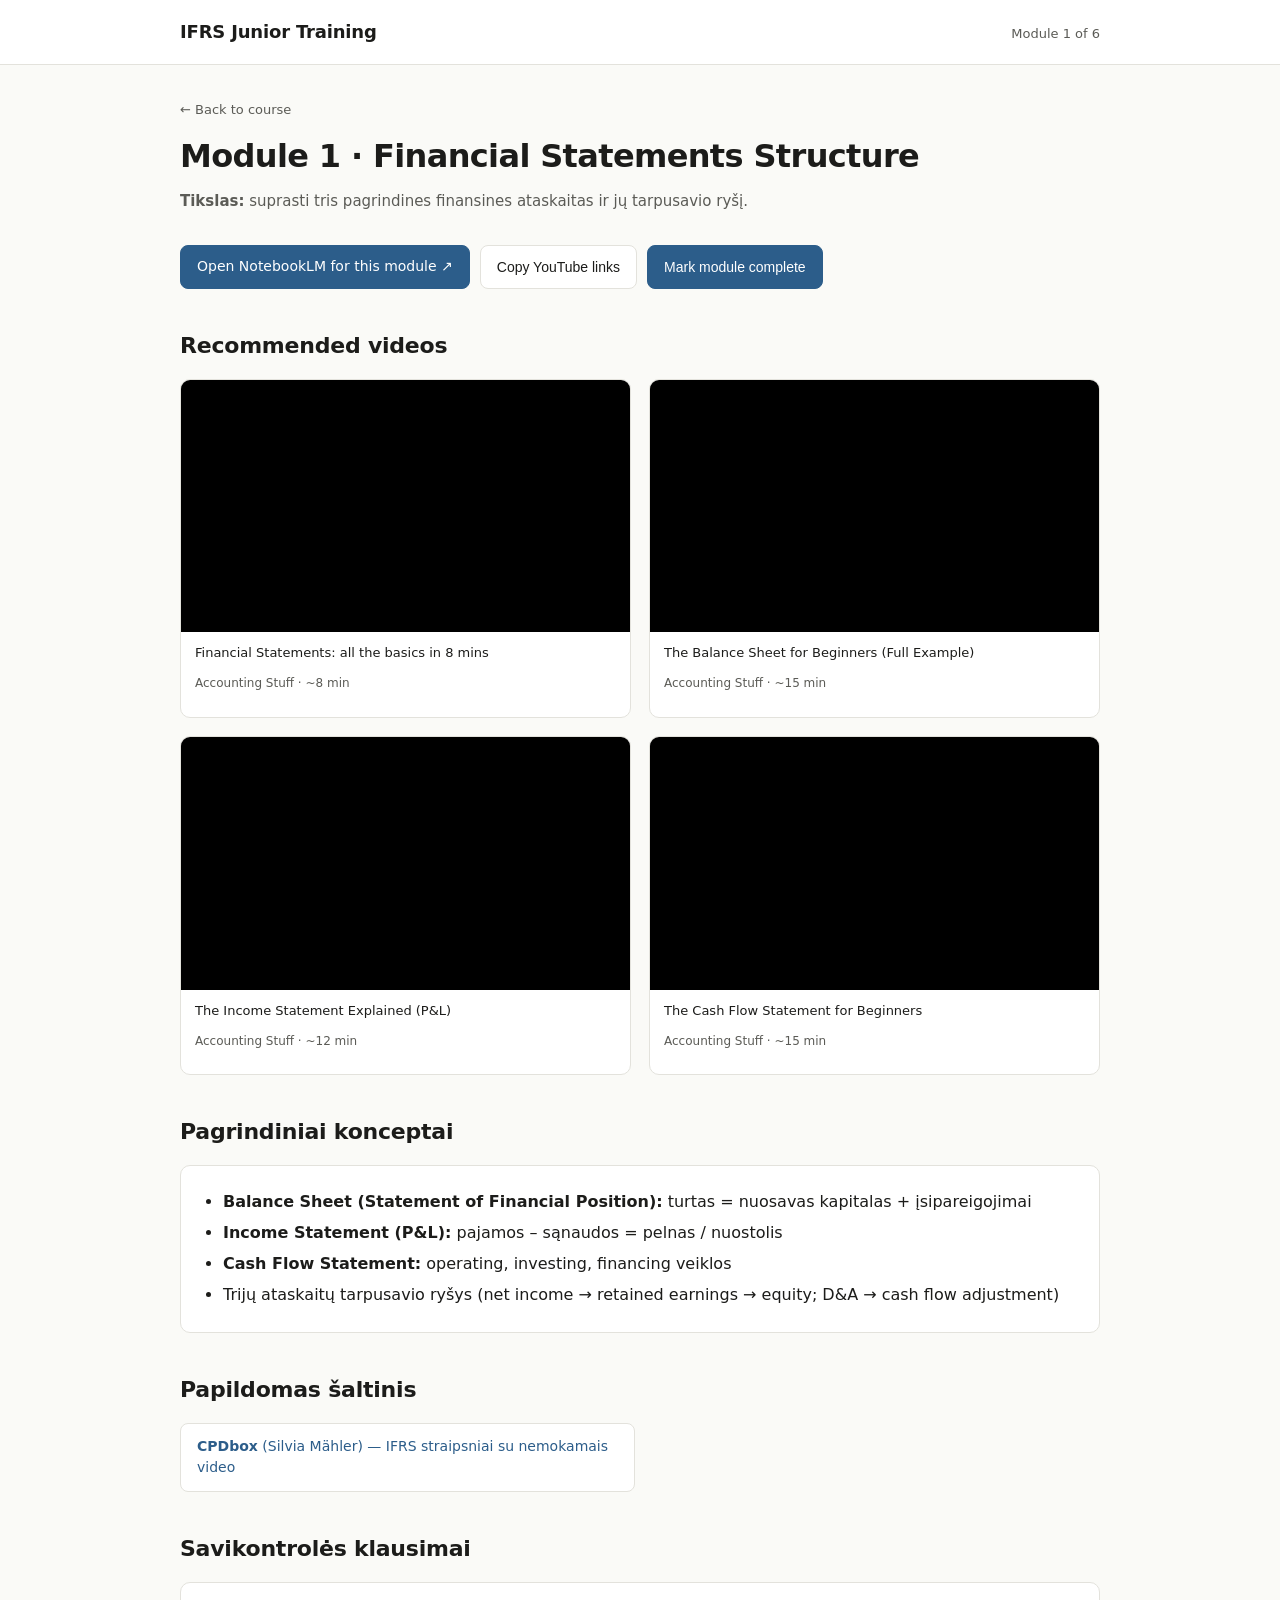
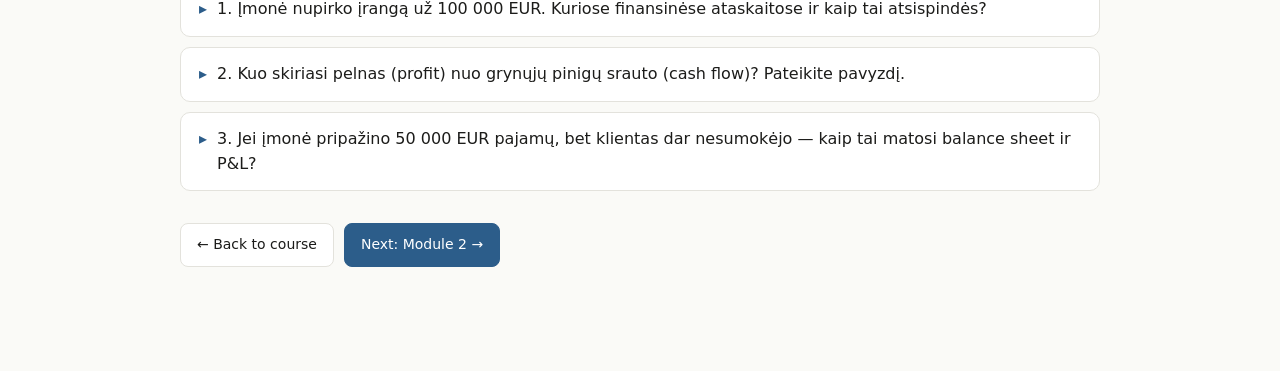
==== modules/module-1.html @ 57e6f3e8 "Initial commit: IFRS junior training learning environment Static HTML site built from junior_account" ====
<!doctype html>
<html lang="lt">
<head>
  <meta charset="utf-8" />
  <meta name="viewport" content="width=device-width, initial-scale=1" />
  <title>Module 1 · Financial Statements Structure</title>
  <link rel="stylesheet" href="../assets/styles.css" />
</head>
<body>
  <header class="site">
    <div class="inner">
      <h1><a href="../index.html" style="color:inherit; text-decoration:none">IFRS Junior Training</a></h1>
      <span class="meta">Module 1 of 6</span>
    </div>
  </header>

  <main class="container">
    <div class="breadcrumb"><a href="../index.html">← Back to course</a></div>

    <h1 class="page-title">Module 1 · Financial Statements Structure</h1>
    <p class="page-lead"><strong>Tikslas:</strong> suprasti tris pagrindines finansines ataskaitas ir jų tarpusavio ryšį.</p>

    <div class="actions">
      <a class="btn primary" href="https://notebooklm.google.com" target="_blank" rel="noopener" data-nblm>
        Open NotebookLM for this module ↗
      </a>
      <button class="btn" data-copy-links="https://youtube.com/watch?v=Fi1wkUczuyk|https://youtube.com/watch?v=CMv1zlZhb4Q|https://youtube.com/watch?v=hrSUq4wcd0g|https://youtube.com/watch?v=XfPvZFOlgdA">
        Copy YouTube links
      </button>
      <button class="btn primary" data-mark-complete="m1">Mark module complete</button>
    </div>

    <h2>Recommended videos</h2>
    <div class="video-grid">
      <div class="video-card">
        <div class="frame"><iframe src="https://www.youtube-nocookie.com/embed/Fi1wkUczuyk" title="Financial Statements: all the basics in 8 mins" allow="accelerometer; autoplay; clipboard-write; encrypted-media; gyroscope; picture-in-picture" allowfullscreen></iframe></div>
        <div class="meta">
          <p class="title">Financial Statements: all the basics in 8 mins</p>
          <p class="sub">Accounting Stuff · ~8 min</p>
        </div>
      </div>
      <div class="video-card">
        <div class="frame"><iframe src="https://www.youtube-nocookie.com/embed/CMv1zlZhb4Q" title="The Balance Sheet for Beginners (Full Example)" allow="accelerometer; autoplay; clipboard-write; encrypted-media; gyroscope; picture-in-picture" allowfullscreen></iframe></div>
        <div class="meta">
          <p class="title">The Balance Sheet for Beginners (Full Example)</p>
          <p class="sub">Accounting Stuff · ~15 min</p>
        </div>
      </div>
      <div class="video-card">
        <div class="frame"><iframe src="https://www.youtube-nocookie.com/embed/hrSUq4wcd0g" title="The Income Statement Explained (P&L)" allow="accelerometer; autoplay; clipboard-write; encrypted-media; gyroscope; picture-in-picture" allowfullscreen></iframe></div>
        <div class="meta">
          <p class="title">The Income Statement Explained (P&amp;L)</p>
          <p class="sub">Accounting Stuff · ~12 min</p>
        </div>
      </div>
      <div class="video-card">
        <div class="frame"><iframe src="https://www.youtube-nocookie.com/embed/XfPvZFOlgdA" title="The Cash Flow Statement for Beginners" allow="accelerometer; autoplay; clipboard-write; encrypted-media; gyroscope; picture-in-picture" allowfullscreen></iframe></div>
        <div class="meta">
          <p class="title">The Cash Flow Statement for Beginners</p>
          <p class="sub">Accounting Stuff · ~15 min</p>
        </div>
      </div>
    </div>

    <h2>Pagrindiniai konceptai</h2>
    <div class="concepts">
      <ul>
        <li><strong>Balance Sheet (Statement of Financial Position):</strong> turtas = nuosavas kapitalas + įsipareigojimai</li>
        <li><strong>Income Statement (P&amp;L):</strong> pajamos – sąnaudos = pelnas / nuostolis</li>
        <li><strong>Cash Flow Statement:</strong> operating, investing, financing veiklos</li>
        <li>Trijų ataskaitų tarpusavio ryšys (net income → retained earnings → equity; D&amp;A → cash flow adjustment)</li>
      </ul>
    </div>

    <h2>Papildomas šaltinis</h2>
    <div class="resources">
      <a href="https://www.cpdbox.com" target="_blank" rel="noopener">
        <strong>CPDbox</strong> (Silvia Mähler) — IFRS straipsniai su nemokamais video
      </a>
    </div>

    <h2>Savikontrolės klausimai</h2>
    <div class="qa">
      <details>
        <summary>1. Įmonė nupirko įrangą už 100 000 EUR. Kuriose finansinėse ataskaitose ir kaip tai atsispindės?</summary>
        <div class="answer">
          <strong>Balance Sheet:</strong> non-current assets (PPE) padidėja +100 000 EUR; jei mokama grynaisiais — pinigai –100 000 EUR (jei kreditu — accounts payable +100 000 EUR).
          <strong>Income Statement:</strong> pirkimo metu nieko (CAPEX nekapitalizuojamas į sąnaudas iš karto), bet vėlesniais metais — nusidėvėjimo sąnauda.
          <strong>Cash Flow:</strong> investing veikla –100 000 EUR (jei sumokėta grynaisiais).
        </div>
      </details>

      <details>
        <summary>2. Kuo skiriasi pelnas (profit) nuo grynųjų pinigų srauto (cash flow)? Pateikite pavyzdį.</summary>
        <div class="answer">
          Pelnas pripažįstamas pagal kaupimo principą — pajamos uždirbtos, sąnaudos patirtos, nepriklausomai nuo pinigų judėjimo. Cash flow rodo realų pinigų judėjimą.
          <strong>Pavyzdys:</strong> įmonė gruodį pardavė už 50 000 EUR kreditu — P&amp;L matoma 50 000 EUR pajamų ir pelnas, bet cash flow lygus nuliui, nes klientas dar nesumokėjo. Atvirkščiai, nusidėvėjimas mažina pelną, bet pinigų neišleidžia.
        </div>
      </details>

      <details>
        <summary>3. Jei įmonė pripažino 50 000 EUR pajamų, bet klientas dar nesumokėjo — kaip tai matosi balance sheet ir P&amp;L?</summary>
        <div class="answer">
          <strong>P&amp;L:</strong> revenue +50 000 EUR (pajamos pripažintos uždirbus, pagal IFRS 15).
          <strong>Balance Sheet:</strong> trade receivables (gautinos sumos) +50 000 EUR turto pusėje; retained earnings (per net income) +50 000 EUR equity pusėje (mažinant pelno mokestį). Pinigų pozicija nepasikeičia, kol klientas nesumoka.
        </div>
      </details>
    </div>

    <div class="actions" style="margin-top:32px">
      <a class="btn" href="../index.html">← Back to course</a>
      <a class="btn primary" href="module-2.html">Next: Module 2 →</a>
    </div>
  </main>

  <script src="../assets/app.js"></script>
</body>
</html>
---- assets/styles.css ----
:root {
  --bg: #fafaf7;
  --surface: #ffffff;
  --surface-2: #f3f3ee;
  --border: #e3e2dc;
  --text: #1c1c1a;
  --text-muted: #5b5b56;
  --accent: #2c5d8a;
  --accent-hover: #1f456a;
  --success: #2f7d4f;
  --warning: #b07d27;
  --radius: 10px;
  --shadow: 0 1px 2px rgba(0,0,0,.04), 0 4px 12px rgba(0,0,0,.04);
  --max: 960px;
}

@media (prefers-color-scheme: dark) {
  :root {
    --bg: #131312;
    --surface: #1c1c1b;
    --surface-2: #232322;
    --border: #34332f;
    --text: #ececea;
    --text-muted: #9b9a93;
    --accent: #6fa8d6;
    --accent-hover: #94c1e6;
    --success: #5db380;
    --warning: #d6a85a;
    --shadow: 0 1px 2px rgba(0,0,0,.3), 0 6px 18px rgba(0,0,0,.25);
  }
}

* { box-sizing: border-box; }
html, body { margin: 0; padding: 0; }
body {
  font-family: -apple-system, BlinkMacSystemFont, "Segoe UI", "Inter", system-ui, sans-serif;
  background: var(--bg);
  color: var(--text);
  line-height: 1.55;
  -webkit-font-smoothing: antialiased;
}

.container {
  max-width: var(--max);
  margin: 0 auto;
  padding: 32px 20px 80px;
}

a { color: var(--accent); text-decoration: none; }
a:hover { color: var(--accent-hover); text-decoration: underline; }

header.site {
  border-bottom: 1px solid var(--border);
  background: var(--surface);
}
header.site .inner {
  max-width: var(--max);
  margin: 0 auto;
  padding: 18px 20px;
  display: flex;
  align-items: baseline;
  justify-content: space-between;
  gap: 16px;
  flex-wrap: wrap;
}
header.site h1 {
  margin: 0;
  font-size: 18px;
  font-weight: 600;
  letter-spacing: -0.01em;
}
header.site .meta {
  color: var(--text-muted);
  font-size: 13px;
}

h1.page-title {
  font-size: 32px;
  margin: 0 0 8px;
  letter-spacing: -0.02em;
}
.page-lead {
  color: var(--text-muted);
  font-size: 15px;
  margin: 0 0 32px;
}

h2 { font-size: 22px; margin: 40px 0 16px; letter-spacing: -0.01em; }
h3 { font-size: 16px; margin: 24px 0 8px; }

.breadcrumb {
  display: inline-flex;
  align-items: center;
  gap: 6px;
  font-size: 13px;
  color: var(--text-muted);
  margin-bottom: 12px;
}
.breadcrumb a { color: var(--text-muted); }
.breadcrumb a:hover { color: var(--accent); }

/* Workflow box on landing */
.workflow {
  background: var(--surface);
  border: 1px solid var(--border);
  border-radius: var(--radius);
  padding: 20px 24px;
  margin: 24px 0 40px;
}
.workflow ol { margin: 8px 0 0 18px; padding: 0; }
.workflow li { margin: 4px 0; }
.workflow details { margin-top: 14px; }
.workflow summary {
  cursor: pointer;
  font-weight: 500;
  color: var(--accent);
  padding: 6px 0;
}

/* Module grid (landing) */
.module-grid {
  display: grid;
  grid-template-columns: repeat(auto-fill, minmax(260px, 1fr));
  gap: 16px;
}
.module-card {
  display: block;
  background: var(--surface);
  border: 1px solid var(--border);
  border-radius: var(--radius);
  padding: 20px;
  color: var(--text);
  text-decoration: none;
  transition: transform .15s ease, box-shadow .15s ease, border-color .15s ease;
  position: relative;
}
.module-card:hover {
  transform: translateY(-2px);
  box-shadow: var(--shadow);
  border-color: var(--accent);
  text-decoration: none;
}
.module-card.disabled {
  opacity: 0.65;
  cursor: not-allowed;
}
.module-card.disabled:hover {
  transform: none;
  border-color: var(--border);
  box-shadow: none;
}
.module-card .num {
  font-size: 12px;
  color: var(--text-muted);
  letter-spacing: 0.08em;
  text-transform: uppercase;
}
.module-card .title {
  font-size: 17px;
  font-weight: 600;
  margin: 6px 0 8px;
}
.module-card .goal {
  font-size: 14px;
  color: var(--text-muted);
  margin: 0 0 14px;
}
.module-card .row {
  display: flex;
  align-items: center;
  justify-content: space-between;
  font-size: 12px;
  color: var(--text-muted);
}

.badge {
  display: inline-block;
  padding: 3px 9px;
  border-radius: 999px;
  font-size: 11px;
  font-weight: 500;
  letter-spacing: 0.02em;
}
.badge.available { background: rgba(47,125,79,.12); color: var(--success); }
.badge.soon { background: rgba(176,125,39,.14); color: var(--warning); }
.badge.complete { background: var(--accent); color: white; }

/* Buttons */
.btn {
  display: inline-flex;
  align-items: center;
  gap: 8px;
  padding: 10px 16px;
  border-radius: 8px;
  font-size: 14px;
  font-weight: 500;
  border: 1px solid var(--border);
  background: var(--surface);
  color: var(--text);
  cursor: pointer;
  text-decoration: none;
  transition: all .15s ease;
}
.btn:hover { border-color: var(--accent); color: var(--accent); text-decoration: none; }
.btn.primary {
  background: var(--accent);
  color: white;
  border-color: var(--accent);
}
.btn.primary:hover { background: var(--accent-hover); border-color: var(--accent-hover); color: white; }
.btn.disabled, .btn[disabled] { opacity: 0.5; cursor: not-allowed; pointer-events: none; }
.btn:focus-visible { outline: 2px solid var(--accent); outline-offset: 2px; }

.actions {
  display: flex;
  gap: 10px;
  flex-wrap: wrap;
  margin: 18px 0 24px;
}

/* Video grid */
.video-grid {
  display: grid;
  grid-template-columns: 1fr;
  gap: 18px;
  margin: 16px 0 32px;
}
@media (min-width: 720px) {
  .video-grid { grid-template-columns: repeat(2, 1fr); }
}
.video-card {
  background: var(--surface);
  border: 1px solid var(--border);
  border-radius: var(--radius);
  overflow: hidden;
  display: flex;
  flex-direction: column;
}
.video-card .frame {
  position: relative;
  aspect-ratio: 16/9;
  background: #000;
}
.video-card .frame iframe {
  position: absolute;
  inset: 0;
  width: 100%;
  height: 100%;
  border: 0;
}
.video-card .meta {
  padding: 12px 14px;
  font-size: 13px;
}
.video-card .meta .title {
  font-weight: 500;
  color: var(--text);
  margin: 0 0 4px;
  line-height: 1.4;
}
.video-card .meta .sub {
  color: var(--text-muted);
  font-size: 12px;
}

/* Concepts list */
.concepts {
  background: var(--surface);
  border: 1px solid var(--border);
  border-radius: var(--radius);
  padding: 18px 22px;
  margin: 8px 0 24px;
}
.concepts ul, .concepts ol { margin: 6px 0; padding-left: 20px; }
.concepts li { margin: 6px 0; }
.concepts strong { color: var(--text); }

/* Self-check */
.qa { display: flex; flex-direction: column; gap: 10px; margin: 8px 0 24px; }
.qa details {
  background: var(--surface);
  border: 1px solid var(--border);
  border-radius: var(--radius);
  padding: 14px 18px;
  transition: border-color .15s ease;
}
.qa details[open] { border-color: var(--accent); }
.qa summary {
  cursor: pointer;
  font-weight: 500;
  list-style: none;
  display: flex;
  align-items: flex-start;
  gap: 10px;
}
.qa summary::-webkit-details-marker { display: none; }
.qa summary::before {
  content: "▸";
  color: var(--accent);
  transition: transform .15s ease;
  flex-shrink: 0;
}
.qa details[open] summary::before { transform: rotate(90deg); }
.qa .answer {
  margin-top: 12px;
  padding-top: 12px;
  border-top: 1px dashed var(--border);
  color: var(--text-muted);
  font-size: 14.5px;
}
.qa .answer.tbd { font-style: italic; }

/* Resource cards */
.resources {
  display: grid;
  grid-template-columns: 1fr;
  gap: 10px;
  margin: 8px 0 24px;
}
@media (min-width: 720px) {
  .resources { grid-template-columns: repeat(2, 1fr); }
}
.resources a {
  display: block;
  padding: 12px 16px;
  border: 1px solid var(--border);
  border-radius: 8px;
  background: var(--surface);
  font-size: 14px;
}
.resources a:hover { border-color: var(--accent); text-decoration: none; }

/* Footer */
footer.site {
  border-top: 1px solid var(--border);
  margin-top: 60px;
  padding: 24px 20px;
  font-size: 13px;
  color: var(--text-muted);
}
footer.site .inner {
  max-width: var(--max);
  margin: 0 auto;
}
footer.site table {
  width: 100%;
  border-collapse: collapse;
  margin-top: 12px;
}
footer.site th, footer.site td {
  text-align: left;
  padding: 8px 10px;
  border-bottom: 1px solid var(--border);
  font-weight: 400;
}
footer.site th { font-weight: 600; color: var(--text); }

.toast {
  position: fixed;
  bottom: 24px;
  left: 50%;
  transform: translateX(-50%) translateY(20px);
  background: var(--text);
  color: var(--bg);
  padding: 10px 18px;
  border-radius: 8px;
  font-size: 13px;
  opacity: 0;
  pointer-events: none;
  transition: opacity .2s ease, transform .2s ease;
  z-index: 100;
}
.toast.show {
  opacity: 1;
  transform: translateX(-50%) translateY(0);
}
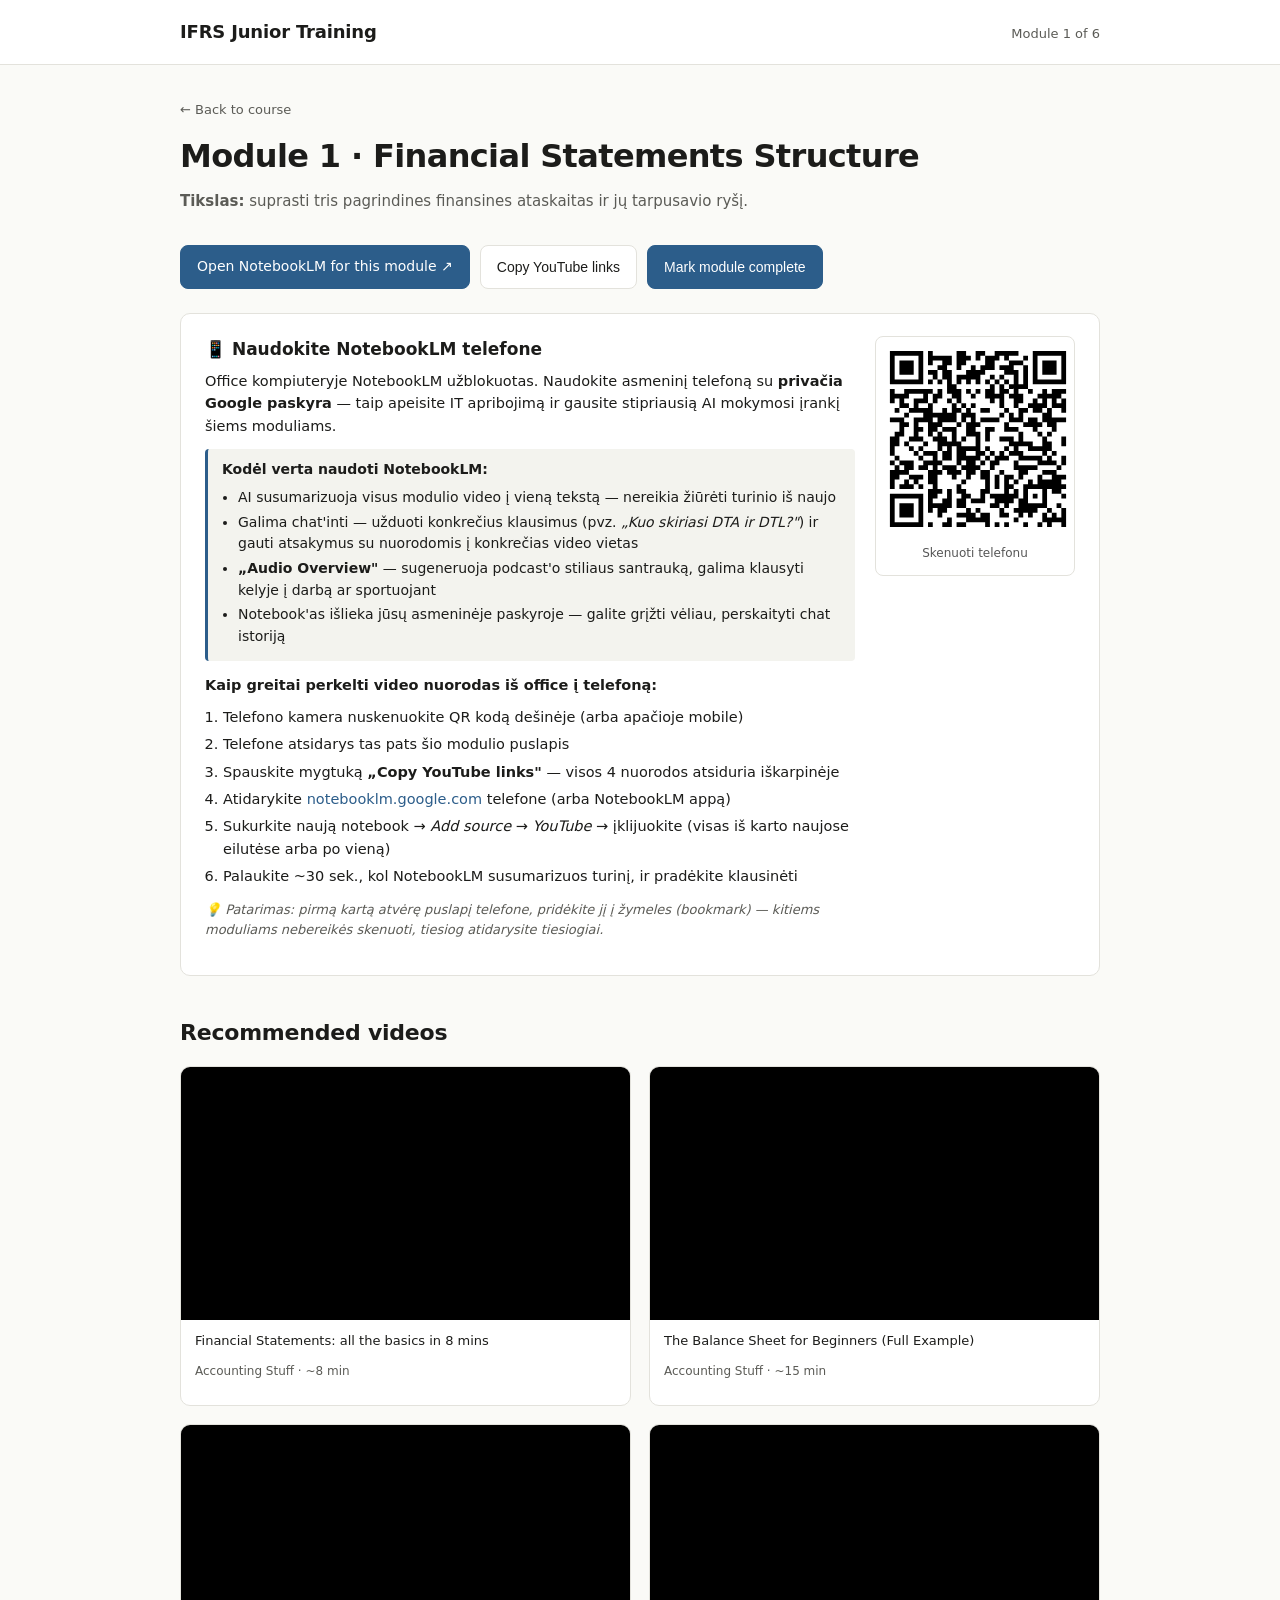
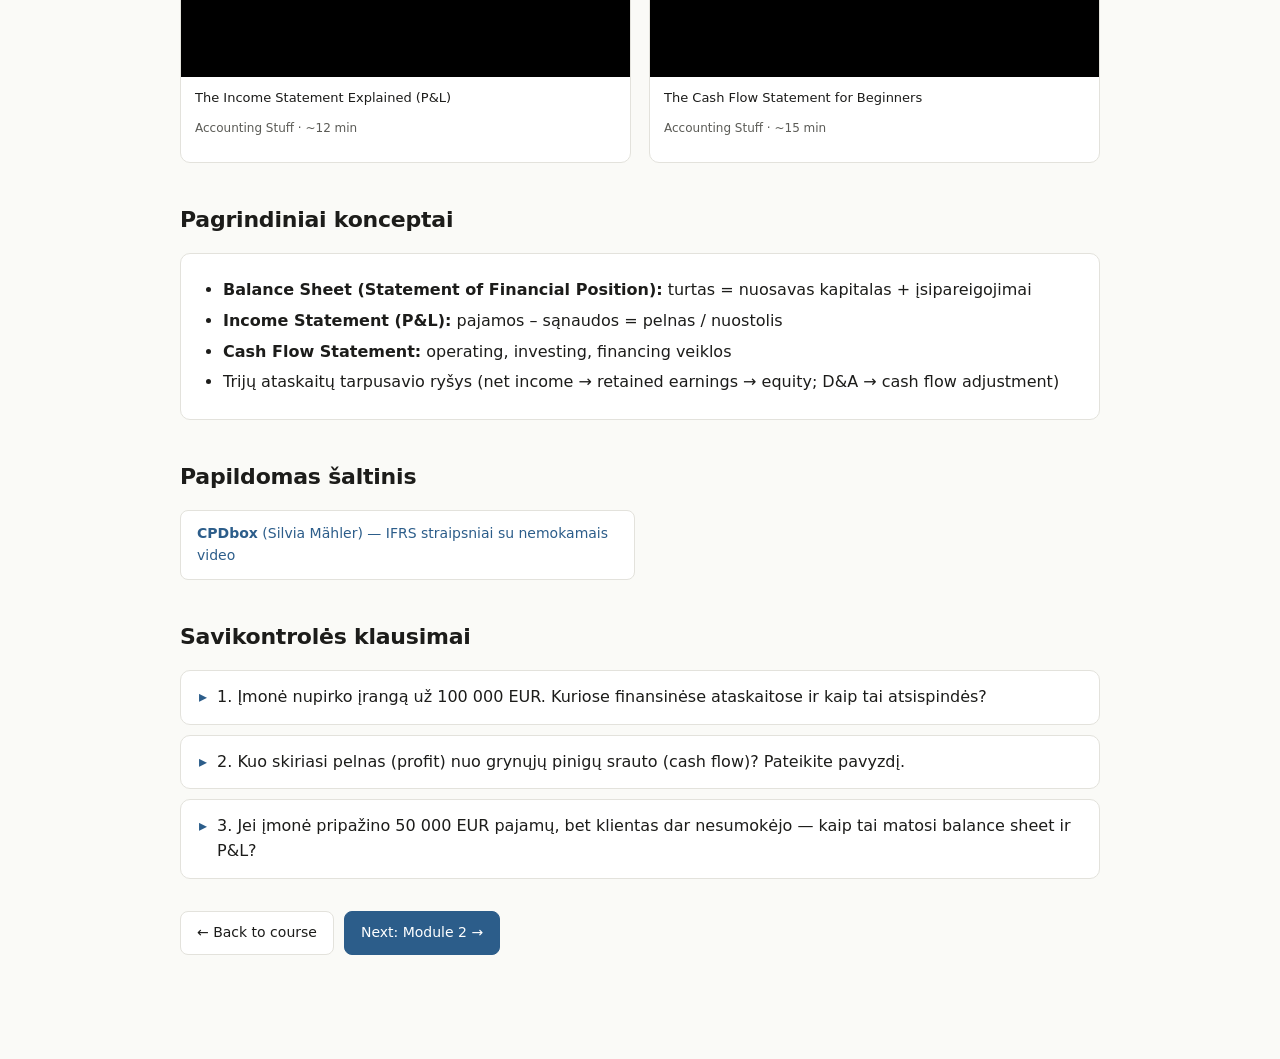
==== commit 39dfbaed: "Add per-module QR code and Lithuanian NotebookLM mobile workflow Office computers block NotebookLM. " ====
--- a/modules/module-1.html
+++ b/modules/module-1.html
@@ -24,11 +24,48 @@
       <a class="btn primary" href="https://notebooklm.google.com" target="_blank" rel="noopener" data-nblm>
         Open NotebookLM for this module ↗
       </a>
-      <button class="btn" data-copy-links="https://youtube.com/watch?v=Fi1wkUczuyk|https://youtube.com/watch?v=CMv1zlZhb4Q|https://youtube.com/watch?v=hrSUq4wcd0g|https://youtube.com/watch?v=XfPvZFOlgdA">
+      <button class="btn" data-copy-links="https://youtube.com/watch?v=Fi1wkUczuyk|https://youtube.com/watch?v=CMv1zlZhb4Q|https://youtube.com/watch?v=hrSUq4wcd0g|https://youtube.com/watch?v=DiVPAjgmnj0">
         Copy YouTube links
       </button>
       <button class="btn primary" data-mark-complete="m1">Mark module complete</button>
     </div>
+
+    <section class="mobile-howto" aria-label="Kaip naudoti NotebookLM telefone">
+      <div>
+        <h3>📱 Naudokite NotebookLM telefone</h3>
+        <p style="margin:0; font-size:14.5px">
+          Office kompiuteryje NotebookLM užblokuotas. Naudokite asmeninį telefoną su <strong>privačia Google paskyra</strong> —
+          taip apeisite IT apribojimą ir gausite stipriausią AI mokymosi įrankį šiems moduliams.
+        </p>
+
+        <div class="why">
+          <strong>Kodėl verta naudoti NotebookLM:</strong>
+          <ul>
+            <li>AI susumarizuoja visus modulio video į vieną tekstą — nereikia žiūrėti turinio iš naujo</li>
+            <li>Galima chat'inti — užduoti konkrečius klausimus (pvz. <em>„Kuo skiriasi DTA ir DTL?"</em>) ir gauti atsakymus su nuorodomis į konkrečias video vietas</li>
+            <li><strong>„Audio Overview"</strong> — sugeneruoja podcast'o stiliaus santrauką, galima klausyti kelyje į darbą ar sportuojant</li>
+            <li>Notebook'as išlieka jūsų asmeninėje paskyroje — galite grįžti vėliau, perskaityti chat istoriją</li>
+          </ul>
+        </div>
+
+        <strong style="font-size:14.5px">Kaip greitai perkelti video nuorodas iš office į telefoną:</strong>
+        <ol>
+          <li>Telefono kamera nuskenuokite QR kodą dešinėje (arba apačioje mobile)</li>
+          <li>Telefone atsidarys tas pats šio modulio puslapis</li>
+          <li>Spauskite mygtuką <strong>„Copy YouTube links"</strong> — visos 4 nuorodos atsiduria iškarpinėje</li>
+          <li>Atidarykite <a href="https://notebooklm.google.com" target="_blank" rel="noopener">notebooklm.google.com</a> telefone (arba NotebookLM appą)</li>
+          <li>Sukurkite naują notebook → <em>Add source</em> → <em>YouTube</em> → įklijuokite (visas iš karto naujose eilutėse arba po vieną)</li>
+          <li>Palaukite ~30 sek., kol NotebookLM susumarizuos turinį, ir pradėkite klausinėti</li>
+        </ol>
+
+        <p class="tip">💡 Patarimas: pirmą kartą atvėrę puslapį telefone, pridėkite jį į žymeles (bookmark) — kitiems moduliams nebereikės skenuoti, tiesiog atidarysite tiesiogiai.</p>
+      </div>
+
+      <div class="qr-wrap">
+        <div class="qr-code" data-qr="https://dokaey.github.io/ifrs-junior-training/modules/module-1.html"></div>
+        <div class="qr-label">Skenuoti telefonu</div>
+      </div>
+    </section>
 
     <h2>Recommended videos</h2>
     <div class="video-grid">
@@ -54,7 +91,7 @@
         </div>
       </div>
       <div class="video-card">
-        <div class="frame"><iframe src="https://www.youtube-nocookie.com/embed/XfPvZFOlgdA" title="The Cash Flow Statement for Beginners" allow="accelerometer; autoplay; clipboard-write; encrypted-media; gyroscope; picture-in-picture" allowfullscreen></iframe></div>
+        <div class="frame"><iframe src="https://www.youtube-nocookie.com/embed/DiVPAjgmnj0" title="The Cash Flow Statement for Beginners" allow="accelerometer; autoplay; clipboard-write; encrypted-media; gyroscope; picture-in-picture" allowfullscreen></iframe></div>
         <div class="meta">
           <p class="title">The Cash Flow Statement for Beginners</p>
           <p class="sub">Accounting Stuff · ~15 min</p>
@@ -113,6 +150,7 @@
     </div>
   </main>
 
+  <script src="../assets/qrcode.min.js"></script>
   <script src="../assets/app.js"></script>
 </body>
 </html>
--- a/assets/styles.css
+++ b/assets/styles.css
@@ -263,6 +263,60 @@
   font-size: 12px;
 }
 
+/* Mobile NotebookLM how-to with QR */
+.mobile-howto {
+  background: var(--surface);
+  border: 1px solid var(--border);
+  border-radius: var(--radius);
+  padding: 22px 24px;
+  margin: 8px 0 32px;
+  display: grid;
+  grid-template-columns: 1fr;
+  gap: 20px;
+  align-items: start;
+}
+@media (min-width: 720px) {
+  .mobile-howto { grid-template-columns: 1fr 200px; }
+}
+.mobile-howto h3 {
+  margin: 0 0 8px;
+  font-size: 17px;
+}
+.mobile-howto .why {
+  background: var(--surface-2);
+  border-left: 3px solid var(--accent);
+  padding: 10px 14px;
+  border-radius: 4px;
+  margin: 12px 0;
+  font-size: 14px;
+}
+.mobile-howto .why strong { color: var(--text); }
+.mobile-howto .why ul { margin: 6px 0 0 16px; padding: 0; }
+.mobile-howto .why li { margin: 3px 0; }
+.mobile-howto ol { margin: 8px 0 0 18px; padding: 0; font-size: 14.5px; }
+.mobile-howto ol li { margin: 5px 0; }
+.mobile-howto .tip {
+  margin-top: 12px;
+  font-size: 13px;
+  color: var(--text-muted);
+  font-style: italic;
+}
+.mobile-howto .qr-wrap {
+  text-align: center;
+  background: white;
+  border: 1px solid var(--border);
+  border-radius: 8px;
+  padding: 12px;
+  align-self: start;
+}
+.mobile-howto .qr-wrap .qr-code { display: inline-block; }
+.mobile-howto .qr-wrap .qr-label {
+  margin-top: 8px;
+  font-size: 12px;
+  color: #555;
+  font-weight: 500;
+}
+
 /* Concepts list */
 .concepts {
   background: var(--surface);
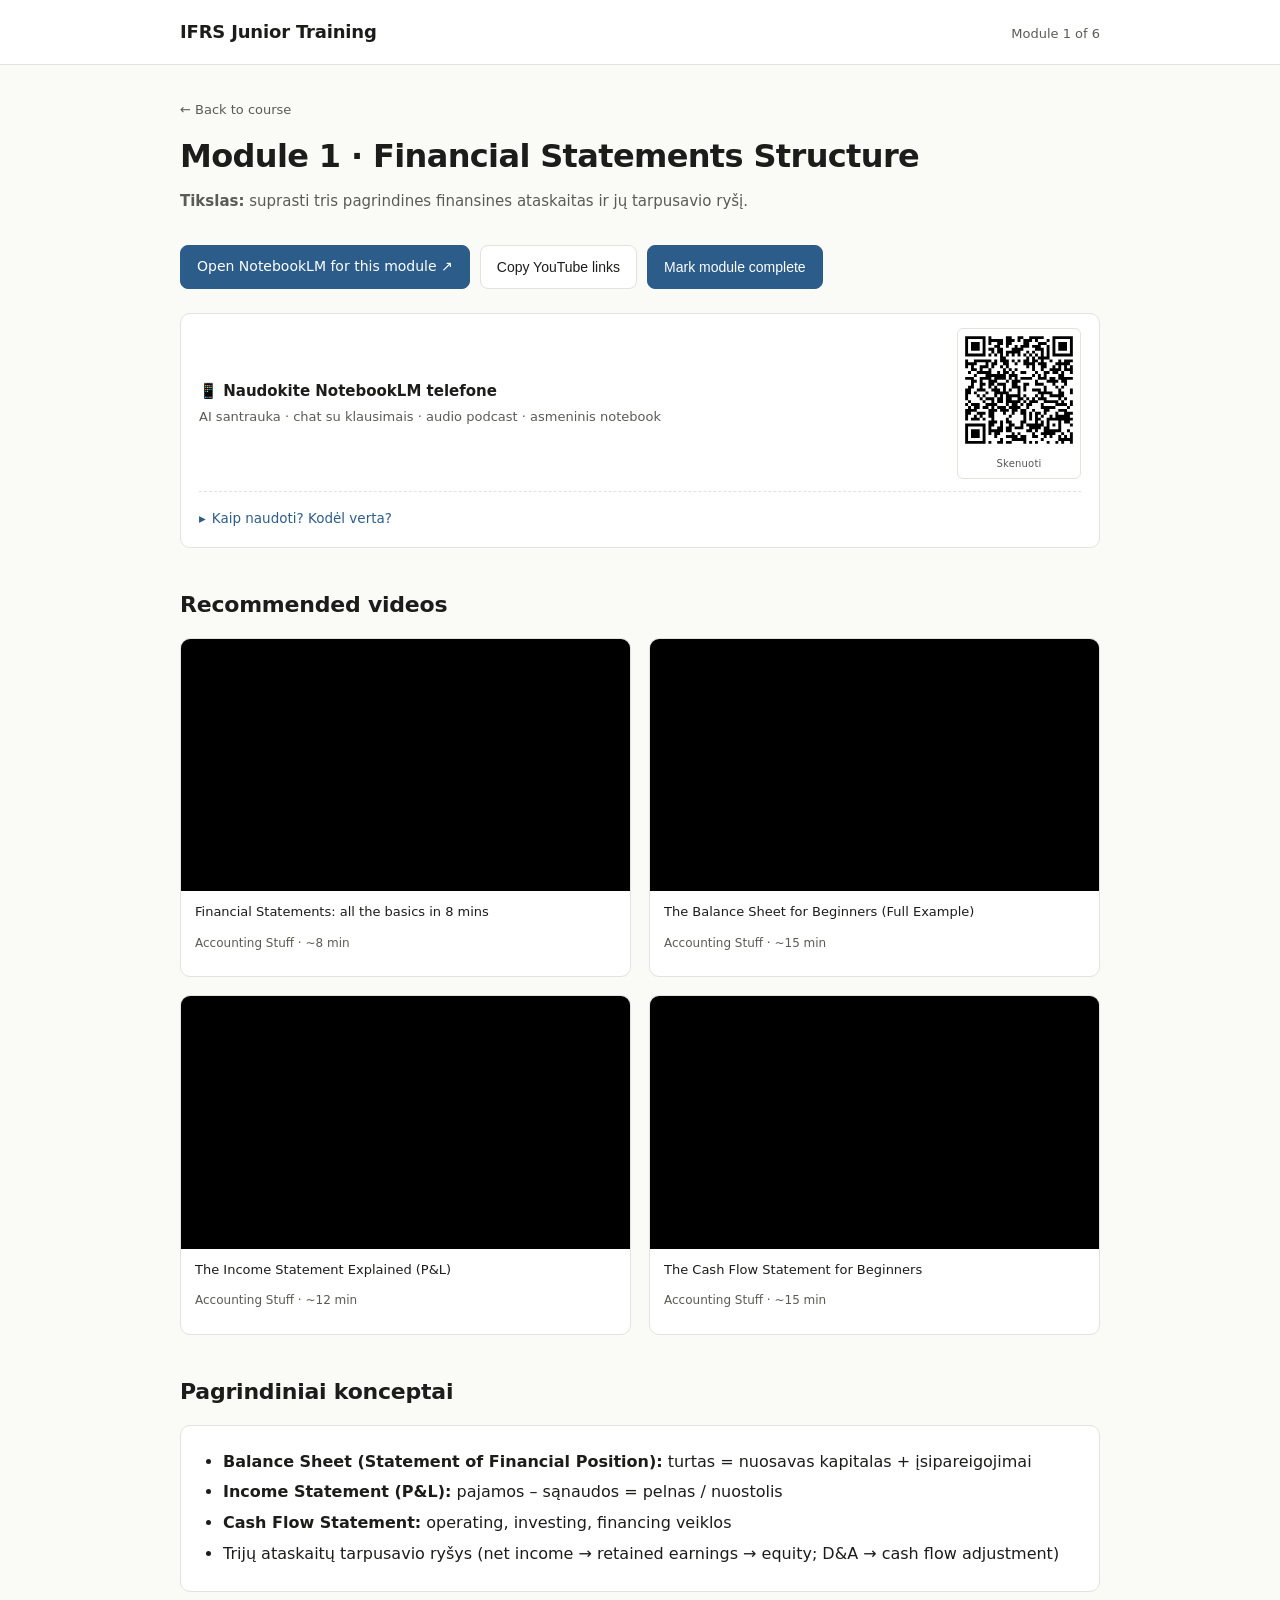
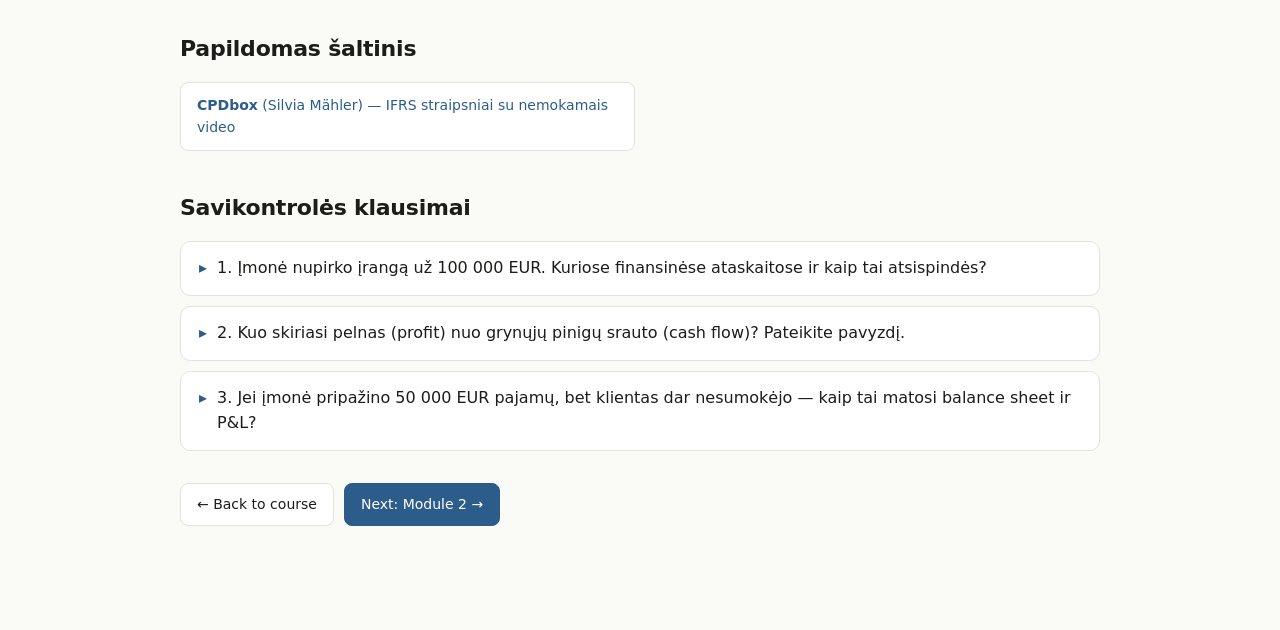
==== commit 7c307669: "Compact NotebookLM howto: collapsed details, smaller QR The verbose howto block dominated the page a" ====
--- a/modules/module-1.html
+++ b/modules/module-1.html
@@ -31,40 +31,45 @@
     </div>
 
     <section class="mobile-howto" aria-label="Kaip naudoti NotebookLM telefone">
-      <div>
-        <h3>📱 Naudokite NotebookLM telefone</h3>
-        <p style="margin:0; font-size:14.5px">
+      <div class="mh-summary">
+        <div class="mh-text">
+          <h3>📱 Naudokite NotebookLM telefone</h3>
+          <p class="mh-bullets">AI santrauka · chat su klausimais · audio podcast · asmeninis notebook</p>
+        </div>
+        <div class="qr-wrap">
+          <div class="qr-code" data-qr="https://dokaey.github.io/ifrs-junior-training/modules/module-1.html"></div>
+          <div class="qr-label">Skenuoti</div>
+        </div>
+      </div>
+      <details class="mh-details">
+        <summary>Kaip naudoti? Kodėl verta?</summary>
+        <p style="margin:10px 0 0; font-size:13.5px">
           Office kompiuteryje NotebookLM užblokuotas. Naudokite asmeninį telefoną su <strong>privačia Google paskyra</strong> —
           taip apeisite IT apribojimą ir gausite stipriausią AI mokymosi įrankį šiems moduliams.
         </p>
 
         <div class="why">
-          <strong>Kodėl verta naudoti NotebookLM:</strong>
+          <strong>Kodėl verta:</strong>
           <ul>
             <li>AI susumarizuoja visus modulio video į vieną tekstą — nereikia žiūrėti turinio iš naujo</li>
-            <li>Galima chat'inti — užduoti konkrečius klausimus (pvz. <em>„Kuo skiriasi DTA ir DTL?"</em>) ir gauti atsakymus su nuorodomis į konkrečias video vietas</li>
-            <li><strong>„Audio Overview"</strong> — sugeneruoja podcast'o stiliaus santrauką, galima klausyti kelyje į darbą ar sportuojant</li>
-            <li>Notebook'as išlieka jūsų asmeninėje paskyroje — galite grįžti vėliau, perskaityti chat istoriją</li>
+            <li>Chat — užduokite konkrečius klausimus (pvz. <em>„Kuo skiriasi DTA ir DTL?"</em>) ir gausite atsakymus su nuorodomis į konkrečias video vietas</li>
+            <li><strong>„Audio Overview"</strong> — sugeneruoja podcast'o stiliaus santrauką, galima klausyti kelyje ar sportuojant</li>
+            <li>Notebook'as išlieka jūsų asmeninėje paskyroje — galite grįžti vėliau</li>
           </ul>
         </div>
 
-        <strong style="font-size:14.5px">Kaip greitai perkelti video nuorodas iš office į telefoną:</strong>
+        <strong style="font-size:13.5px">Workflow:</strong>
         <ol>
-          <li>Telefono kamera nuskenuokite QR kodą dešinėje (arba apačioje mobile)</li>
+          <li>Telefono kamera nuskenuokite QR kodą</li>
           <li>Telefone atsidarys tas pats šio modulio puslapis</li>
-          <li>Spauskite mygtuką <strong>„Copy YouTube links"</strong> — visos 4 nuorodos atsiduria iškarpinėje</li>
+          <li>Spauskite mygtuką <strong>„Copy YouTube links"</strong> — visos nuorodos atsiduria iškarpinėje</li>
           <li>Atidarykite <a href="https://notebooklm.google.com" target="_blank" rel="noopener">notebooklm.google.com</a> telefone (arba NotebookLM appą)</li>
-          <li>Sukurkite naują notebook → <em>Add source</em> → <em>YouTube</em> → įklijuokite (visas iš karto naujose eilutėse arba po vieną)</li>
+          <li>Sukurkite naują notebook → <em>Add source</em> → <em>YouTube</em> → įklijuokite</li>
           <li>Palaukite ~30 sek., kol NotebookLM susumarizuos turinį, ir pradėkite klausinėti</li>
         </ol>
 
-        <p class="tip">💡 Patarimas: pirmą kartą atvėrę puslapį telefone, pridėkite jį į žymeles (bookmark) — kitiems moduliams nebereikės skenuoti, tiesiog atidarysite tiesiogiai.</p>
-      </div>
-
-      <div class="qr-wrap">
-        <div class="qr-code" data-qr="https://dokaey.github.io/ifrs-junior-training/modules/module-1.html"></div>
-        <div class="qr-label">Skenuoti telefonu</div>
-      </div>
+        <p class="tip">💡 Patarimas: pirmą kartą atvėrę puslapį telefone, pridėkite jį į žymeles — kitiems moduliams nebereikės skenuoti.</p>
+      </details>
     </section>
 
     <h2>Recommended videos</h2>
--- a/assets/styles.css
+++ b/assets/styles.css
@@ -263,58 +263,86 @@
   font-size: 12px;
 }
 
-/* Mobile NotebookLM how-to with QR */
+/* Mobile NotebookLM how-to (compact, with collapsible details) */
 .mobile-howto {
   background: var(--surface);
   border: 1px solid var(--border);
   border-radius: var(--radius);
-  padding: 22px 24px;
-  margin: 8px 0 32px;
+  padding: 14px 18px;
+  margin: 8px 0 24px;
+}
+.mh-summary {
   display: grid;
-  grid-template-columns: 1fr;
-  gap: 20px;
-  align-items: start;
-}
-@media (min-width: 720px) {
-  .mobile-howto { grid-template-columns: 1fr 200px; }
-}
-.mobile-howto h3 {
-  margin: 0 0 8px;
-  font-size: 17px;
-}
-.mobile-howto .why {
+  grid-template-columns: 1fr auto;
+  gap: 16px;
+  align-items: center;
+}
+.mh-text h3 {
+  margin: 0 0 4px;
+  font-size: 15px;
+  font-weight: 600;
+}
+.mh-text .mh-bullets {
+  margin: 0;
+  font-size: 13px;
+  color: var(--text-muted);
+}
+.mobile-howto .qr-wrap {
+  text-align: center;
+  background: white;
+  border: 1px solid var(--border);
+  border-radius: 6px;
+  padding: 6px;
+  align-self: center;
+}
+.mobile-howto .qr-wrap .qr-code { display: inline-block; line-height: 0; }
+.mobile-howto .qr-wrap .qr-label {
+  margin-top: 4px;
+  font-size: 10px;
+  color: #555;
+  font-weight: 500;
+  letter-spacing: 0.02em;
+}
+.mh-details {
+  margin-top: 12px;
+  padding-top: 12px;
+  border-top: 1px dashed var(--border);
+}
+.mh-details > summary {
+  cursor: pointer;
+  font-size: 13.5px;
+  font-weight: 500;
+  color: var(--accent);
+  list-style: none;
+  display: inline-flex;
+  align-items: center;
+  gap: 6px;
+  padding: 4px 0;
+}
+.mh-details > summary::-webkit-details-marker { display: none; }
+.mh-details > summary::before {
+  content: "▸";
+  transition: transform .15s ease;
+}
+.mh-details[open] > summary::before { transform: rotate(90deg); }
+.mh-details .why {
   background: var(--surface-2);
   border-left: 3px solid var(--accent);
   padding: 10px 14px;
   border-radius: 4px;
   margin: 12px 0;
-  font-size: 14px;
-}
-.mobile-howto .why strong { color: var(--text); }
-.mobile-howto .why ul { margin: 6px 0 0 16px; padding: 0; }
-.mobile-howto .why li { margin: 3px 0; }
-.mobile-howto ol { margin: 8px 0 0 18px; padding: 0; font-size: 14.5px; }
-.mobile-howto ol li { margin: 5px 0; }
-.mobile-howto .tip {
-  margin-top: 12px;
-  font-size: 13px;
+  font-size: 13.5px;
+}
+.mh-details .why strong { color: var(--text); }
+.mh-details .why ul { margin: 6px 0 0 16px; padding: 0; }
+.mh-details .why li { margin: 3px 0; }
+.mh-details ol { margin: 8px 0 0 18px; padding: 0; font-size: 13.5px; }
+.mh-details ol li { margin: 4px 0; }
+.mh-details .tip {
+  margin-top: 10px;
+  font-size: 12.5px;
   color: var(--text-muted);
   font-style: italic;
-}
-.mobile-howto .qr-wrap {
-  text-align: center;
-  background: white;
-  border: 1px solid var(--border);
-  border-radius: 8px;
-  padding: 12px;
-  align-self: start;
-}
-.mobile-howto .qr-wrap .qr-code { display: inline-block; }
-.mobile-howto .qr-wrap .qr-label {
-  margin-top: 8px;
-  font-size: 12px;
-  color: #555;
-  font-weight: 500;
 }
 
 /* Concepts list */
